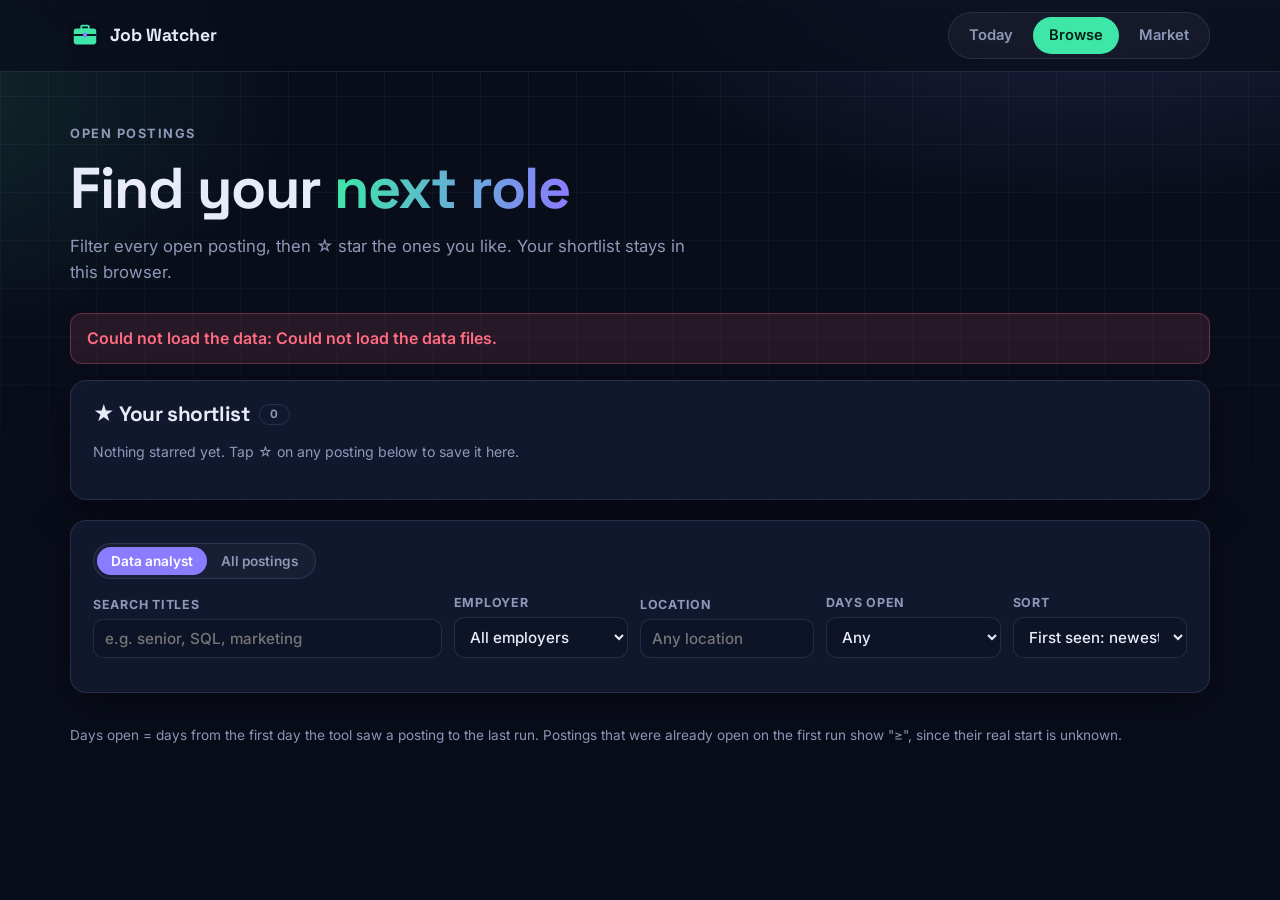
==== browse.html @ c5ab27f0 "Browse page: role switch, employer/location/days-open filters, title search, first-seen sort, apply " ====
<!doctype html>
<html lang="en">
<head>
  <meta charset="utf-8">
  <meta name="viewport" content="width=device-width, initial-scale=1">
  <title>Browse · Job Watcher</title>
  <meta name="description" content="Browse open postings, filter, and keep a shortlist.">
  <meta name="theme-color" content="#090d1a">
  <link rel="manifest" href="manifest.webmanifest">
  <link rel="icon" href="icons/icon.svg" type="image/svg+xml">
  <link rel="apple-touch-icon" href="icons/icon-192.png">
  <link rel="preconnect" href="https://fonts.googleapis.com">
  <link rel="preconnect" href="https://fonts.gstatic.com" crossorigin>
  <link rel="stylesheet" href="https://fonts.googleapis.com/css2?family=Inter:wght@400;500;600;700;800&family=Space+Grotesk:wght@500;700&display=swap">
  <link rel="stylesheet" href="assets/style.css">
</head>
<body>
  <nav class="nav"><div class="nav-inner">
    <a class="brand" href="index.html"><img src="icons/icon.svg" alt=""><span>Job Watcher</span></a>
    <div class="nav-links">
      <a href="index.html">Today</a>
      <a href="browse.html" aria-current="page">Browse</a>
      <a href="market.html">Market</a>
    </div>
  </div></nav>

  <header class="hero">
    <div>
      <span class="eyebrow">Open postings</span>
      <h1>Find your <span class="grad">next role</span></h1>
      <p class="lede">Filter every open posting, then ☆ star the ones you like. Your shortlist stays in this browser.</p>
    </div>
  </header>

  <main>
    <div id="offline" class="banner" hidden>You're offline. Showing the last data this device loaded.</div>
    <div id="error" class="banner" hidden></div>

    <section class="card" id="shortlist-card">
      <h2>★ Your shortlist <span class="tag" id="short-count">0</span></h2>
      <p class="muted small" id="short-empty">Nothing starred yet. Tap ☆ on any posting below to save it here.</p>
      <ul id="shortlist" class="postings"></ul>
    </section>

    <section class="card">
      <div class="toolbar">
        <div class="segmented" role="group" aria-label="Which postings">
          <button type="button" data-scope="role" aria-pressed="true">Data analyst</button>
          <button type="button" data-scope="all" aria-pressed="false">All postings</button>
        </div>
        <span class="muted small" id="result-count"></span>
      </div>
      <div class="controls">
        <label class="field wide">Search titles<input id="q" type="search" placeholder="e.g. senior, SQL, marketing" autocomplete="off"></label>
        <label class="field">Employer<select id="employer"><option value="">All employers</option></select></label>
        <label class="field">Location<input id="location" type="search" list="locations" placeholder="Any location" autocomplete="off"><datalist id="locations"></datalist></label>
        <label class="field">Days open<select id="days">
          <option value="">Any</option>
          <option value="0-1">New (0–1 days)</option>
          <option value="0-7">Up to a week</option>
          <option value="0-30">Up to 30 days</option>
          <option value="31-99999">More than 30 days</option>
        </select></label>
        <label class="field">Sort<select id="sort">
          <option value="new">First seen: newest first</option>
          <option value="old">First seen: oldest first</option>
        </select></label>
      </div>
      <ul id="results" class="postings"></ul>
      <button id="more" class="btn more" type="button" hidden></button>
    </section>
  </main>
  <footer>Days open = days from the first day the tool saw a posting to the last run. Postings that were already open on the first run show "≥", since their real start is unknown.</footer>
  <script src="assets/app.js"></script>
  <script src="assets/browse.js"></script>
</body>
</html>
---- assets/style.css ----
/* Job Watcher: one stylesheet for all three pages. */
:root {
  --bg: #090d1a;
  --bg-2: #0e1427;
  --card: rgba(22, 30, 54, .72);
  --card-solid: #151d36;
  --line: rgba(148, 163, 214, .16);
  --text: #e8ecf8;
  --muted: #8e98b8;
  --accent: #3ee6a8;      /* new postings, "open" */
  --accent-2: #8b7bff;    /* the data-analyst role */
  --down: #ff6b81;        /* removed postings */
  --warn: #ffc857;
  --radius: 16px;
  --shadow: 0 10px 40px rgba(0, 0, 0, .35);
  --font: "Inter", system-ui, -apple-system, "Segoe UI", sans-serif;
  --display: "Space Grotesk", var(--font);
  color-scheme: dark;
}
* { box-sizing: border-box; }
html { -webkit-text-size-adjust: 100%; }
body {
  margin: 0; font-family: var(--font); color: var(--text); background: var(--bg);
  background-image:
    radial-gradient(900px 500px at 85% -10%, rgba(139, 123, 255, .22), transparent 60%),
    radial-gradient(700px 420px at -10% 10%, rgba(62, 230, 168, .14), transparent 60%);
  background-attachment: fixed; line-height: 1.55; min-height: 100vh;
}
body::before {  /* faint grid, like graph paper */
  content: ""; position: fixed; inset: 0; pointer-events: none; z-index: -1;
  background-image: linear-gradient(var(--line) 1px, transparent 1px), linear-gradient(90deg, var(--line) 1px, transparent 1px);
  background-size: 48px 48px; mask-image: linear-gradient(to bottom, rgba(0,0,0,.5), transparent 70%);
}
a { color: var(--accent); text-decoration: none; }
a:hover { text-decoration: underline; }
h1, h2, h3 { font-family: var(--display); letter-spacing: -.02em; line-height: 1.15; }

/* --- navigation -------------------------------------------------------------------------- */
.nav { position: sticky; top: 0; z-index: 20; backdrop-filter: blur(14px); background: rgba(9, 13, 26, .72); border-bottom: 1px solid var(--line); }
.nav-inner { max-width: 1180px; margin: 0 auto; padding: 12px 20px; display: flex; align-items: center; gap: 16px; }
.brand { display: flex; align-items: center; gap: 10px; color: var(--text); font-family: var(--display); font-weight: 700; font-size: 1.1rem; }
.brand:hover { text-decoration: none; }
.brand img { width: 30px; height: 30px; }
.nav-links { margin-left: auto; display: flex; gap: 4px; background: rgba(255,255,255,.04); border: 1px solid var(--line); border-radius: 999px; padding: 4px; }
.nav-links a { color: var(--muted); padding: 7px 16px; border-radius: 999px; font-weight: 600; font-size: .92rem; }
.nav-links a:hover { color: var(--text); text-decoration: none; }
.nav-links a[aria-current="page"] { background: var(--accent); color: #062018; }

/* --- layout ------------------------------------------------------------------------------ */
main, .hero, footer { max-width: 1180px; margin: 0 auto; padding: 0 20px; }
.hero { padding-top: 48px; padding-bottom: 28px; display: grid; grid-template-columns: 1.3fr 1fr; gap: 32px; align-items: end; }
.hero h1 { font-size: clamp(2.2rem, 5vw, 3.6rem); margin: 10px 0 12px; }
.hero h1 .grad { background: linear-gradient(90deg, var(--accent), var(--accent-2)); -webkit-background-clip: text; background-clip: text; color: transparent; }
.eyebrow { display: inline-flex; align-items: center; gap: 8px; font-size: .8rem; font-weight: 700; letter-spacing: .12em; text-transform: uppercase; color: var(--muted); }
.pulse { width: 8px; height: 8px; border-radius: 50%; background: var(--accent); box-shadow: 0 0 0 0 rgba(62,230,168,.6); animation: pulse 2s infinite; }
@keyframes pulse { 70% { box-shadow: 0 0 0 10px rgba(62,230,168,0); } 100% { box-shadow: 0 0 0 0 rgba(62,230,168,0); } }
.lede { color: var(--muted); margin: 0; font-size: 1.05rem; }
.lede strong { color: var(--text); }
.hero-card { background: var(--card); border: 1px solid var(--line); border-radius: var(--radius); padding: 18px 20px; box-shadow: var(--shadow); }
.hero-card .label { font-size: .78rem; color: var(--muted); text-transform: uppercase; letter-spacing: .1em; font-weight: 700; }
.ticker { display: flex; flex-direction: column; gap: 8px; margin-top: 10px; max-height: 168px; overflow: hidden; }
.ticker div { display: flex; gap: 10px; align-items: baseline; font-size: .9rem; white-space: nowrap; overflow: hidden; text-overflow: ellipsis; animation: rise .5s both; }
.ticker b { color: var(--accent); font-family: var(--display); }
@keyframes rise { from { opacity: 0; transform: translateY(8px); } }

.card { background: var(--card); border: 1px solid var(--line); border-radius: var(--radius); padding: 22px; margin: 0 0 20px; box-shadow: var(--shadow); backdrop-filter: blur(8px); min-width: 0; }
.card h2 { margin: 0 0 6px; font-size: 1.3rem; display: flex; align-items: center; gap: 10px; flex-wrap: wrap; }
.grid { display: grid; gap: 20px; }
.grid-2 { grid-template-columns: 1fr 1fr; }
.tiles { display: grid; grid-template-columns: repeat(4, 1fr); gap: 16px; margin-bottom: 20px; }
.tile { background: var(--card); border: 1px solid var(--line); border-radius: var(--radius); padding: 18px 20px; position: relative; overflow: hidden; }
.tile::after { content: ""; position: absolute; inset: auto -30% -60% auto; width: 140px; height: 140px; border-radius: 50%; background: var(--tint, var(--accent)); opacity: .12; filter: blur(10px); }
.tile .label { color: var(--muted); font-size: .8rem; font-weight: 700; text-transform: uppercase; letter-spacing: .08em; }
.tile .value { font-family: var(--display); font-size: 2.3rem; font-weight: 700; margin-top: 4px; }
.tile .sub { color: var(--muted); font-size: .85rem; }

.muted { color: var(--muted); }
.small { font-size: .88rem; }
.tag { font-family: var(--font); font-size: .72rem; font-weight: 700; letter-spacing: .06em; text-transform: uppercase; color: var(--muted); border: 1px solid var(--line); border-radius: 999px; padding: 3px 10px; }
.pill { display: inline-block; font-size: .72rem; font-weight: 700; border-radius: 999px; padding: 2px 9px; white-space: nowrap; }
.pill.role { background: rgba(139,123,255,.18); color: #b9afff; }
.pill.ok { background: rgba(62,230,168,.15); color: var(--accent); }
.pill.bad { background: rgba(255,107,129,.15); color: var(--down); }
.pill.ats { background: rgba(255,255,255,.06); color: var(--muted); }
.up { color: var(--accent); }
.down { color: var(--down); }

/* --- tables ------------------------------------------------------------------------------ */
.table-wrap { overflow-x: auto; -webkit-overflow-scrolling: touch; }
table { width: 100%; border-collapse: collapse; font-size: .92rem; }
th, td { text-align: left; padding: 9px 10px; border-bottom: 1px solid var(--line); vertical-align: top; }
th { color: var(--muted); font-size: .76rem; text-transform: uppercase; letter-spacing: .07em; font-weight: 700; }
td.num, th.num { text-align: right; font-variant-numeric: tabular-nums; }
tbody tr:hover { background: rgba(255,255,255,.025); }

/* --- posting lists ----------------------------------------------------------------------- */
.segmented { display: inline-flex; border: 1px solid var(--line); border-radius: 999px; padding: 3px; background: rgba(255,255,255,.03); }
.segmented button { border: 0; background: transparent; color: var(--muted); padding: 6px 14px; border-radius: 999px; font: 600 .85rem var(--font); cursor: pointer; }
.segmented button[aria-pressed="true"] { background: var(--accent-2); color: #fff; }
.postings { list-style: none; margin: 12px 0 0; padding: 0; display: grid; gap: 10px; }
.posting { display: grid; grid-template-columns: auto 1fr auto; gap: 12px; align-items: center; padding: 12px 14px; border: 1px solid var(--line); border-radius: 12px; background: rgba(255,255,255,.02); transition: border-color .15s, transform .15s; }
.posting:hover { border-color: rgba(62,230,168,.4); transform: translateY(-1px); }
.posting .logo { width: 38px; height: 38px; border-radius: 10px; display: grid; place-items: center; font: 700 .95rem var(--display); color: #fff; }
.posting .title { font-weight: 600; color: var(--text); overflow-wrap: anywhere; }
.posting .meta { color: var(--muted); font-size: .84rem; display: flex; flex-wrap: wrap; gap: 4px 12px; margin-top: 2px; }
.posting .actions { display: flex; gap: 8px; align-items: center; }
.posting.removed .title { color: var(--muted); text-decoration: line-through; text-decoration-color: rgba(255,107,129,.6); }
.btn { display: inline-flex; align-items: center; gap: 6px; border: 1px solid var(--line); background: rgba(255,255,255,.04); color: var(--text); border-radius: 10px; padding: 7px 12px; font: 600 .85rem var(--font); cursor: pointer; white-space: nowrap; }
.btn:hover { border-color: var(--accent); text-decoration: none; }
.btn.primary { background: var(--accent); color: #062018; border-color: transparent; }
.btn.primary:hover { filter: brightness(1.08); }
.star { background: none; border: 0; cursor: pointer; font-size: 1.3rem; line-height: 1; color: var(--muted); padding: 4px; }
.star[aria-pressed="true"] { color: var(--warn); text-shadow: 0 0 12px rgba(255,200,87,.5); }
.more { margin-top: 14px; }

/* --- browse controls --------------------------------------------------------------------- */
.controls { display: grid; grid-template-columns: 2fr 1fr 1fr 1fr 1fr; gap: 12px; align-items: end; }
label.field { display: grid; gap: 5px; font-size: .78rem; font-weight: 700; color: var(--muted); text-transform: uppercase; letter-spacing: .06em; }
input, select { width: 100%; background: var(--bg-2); color: var(--text); border: 1px solid var(--line); border-radius: 10px; padding: 9px 11px; font: 500 .95rem var(--font); }
input:focus, select:focus, button:focus-visible { outline: 2px solid var(--accent); outline-offset: 1px; }
.toolbar { display: flex; justify-content: space-between; align-items: center; gap: 12px; flex-wrap: wrap; margin-bottom: 14px; }

/* --- market ------------------------------------------------------------------------------ */
.finding .kicker { color: var(--accent-2); font-weight: 800; font-size: .75rem; letter-spacing: .12em; text-transform: uppercase; }
.finding h2 { font-size: 1.45rem; margin: 6px 0 8px; }
.finding .how { font-size: .84rem; color: var(--muted); border-left: 3px solid var(--accent-2); padding: 4px 0 4px 12px; margin: 10px 0 14px; }
.chart-box { position: relative; height: 320px; }
.chart-box.tall { height: 440px; }
.big-number { font-family: var(--display); font-size: 3rem; font-weight: 700; color: var(--accent); }

/* --- banners & footer -------------------------------------------------------------------- */
.banner { border-radius: 12px; padding: 12px 16px; margin: 0 0 16px; font-weight: 600; }
#offline { background: rgba(255,200,87,.12); color: var(--warn); border: 1px solid rgba(255,200,87,.3); }
#error { background: rgba(255,107,129,.12); color: var(--down); border: 1px solid rgba(255,107,129,.3); }
footer { color: var(--muted); font-size: .85rem; padding-top: 12px; padding-bottom: 40px; }
[hidden] { display: none !important; }

@media (max-width: 900px) {
  .hero { grid-template-columns: 1fr; padding-top: 32px; }
  .grid-2 { grid-template-columns: 1fr; }
  .tiles { grid-template-columns: repeat(2, 1fr); }
  .controls { grid-template-columns: 1fr 1fr; }
  .controls .wide { grid-column: 1 / -1; }
}
@media (max-width: 560px) {
  main, .hero, footer, .nav-inner { padding-left: 16px; padding-right: 16px; }
  .brand span { display: none; }
  .nav-links { margin-left: auto; }
  .nav-links a { padding: 7px 12px; }
  .tile .value { font-size: 1.8rem; }
  .card { padding: 16px; }
  .posting { grid-template-columns: auto 1fr; }
  .posting .actions { grid-column: 1 / -1; justify-content: flex-end; }
  .chart-box { height: 280px; }
}
@media (prefers-reduced-motion: reduce) { *, *::before { animation: none !important; transition: none !important; } }
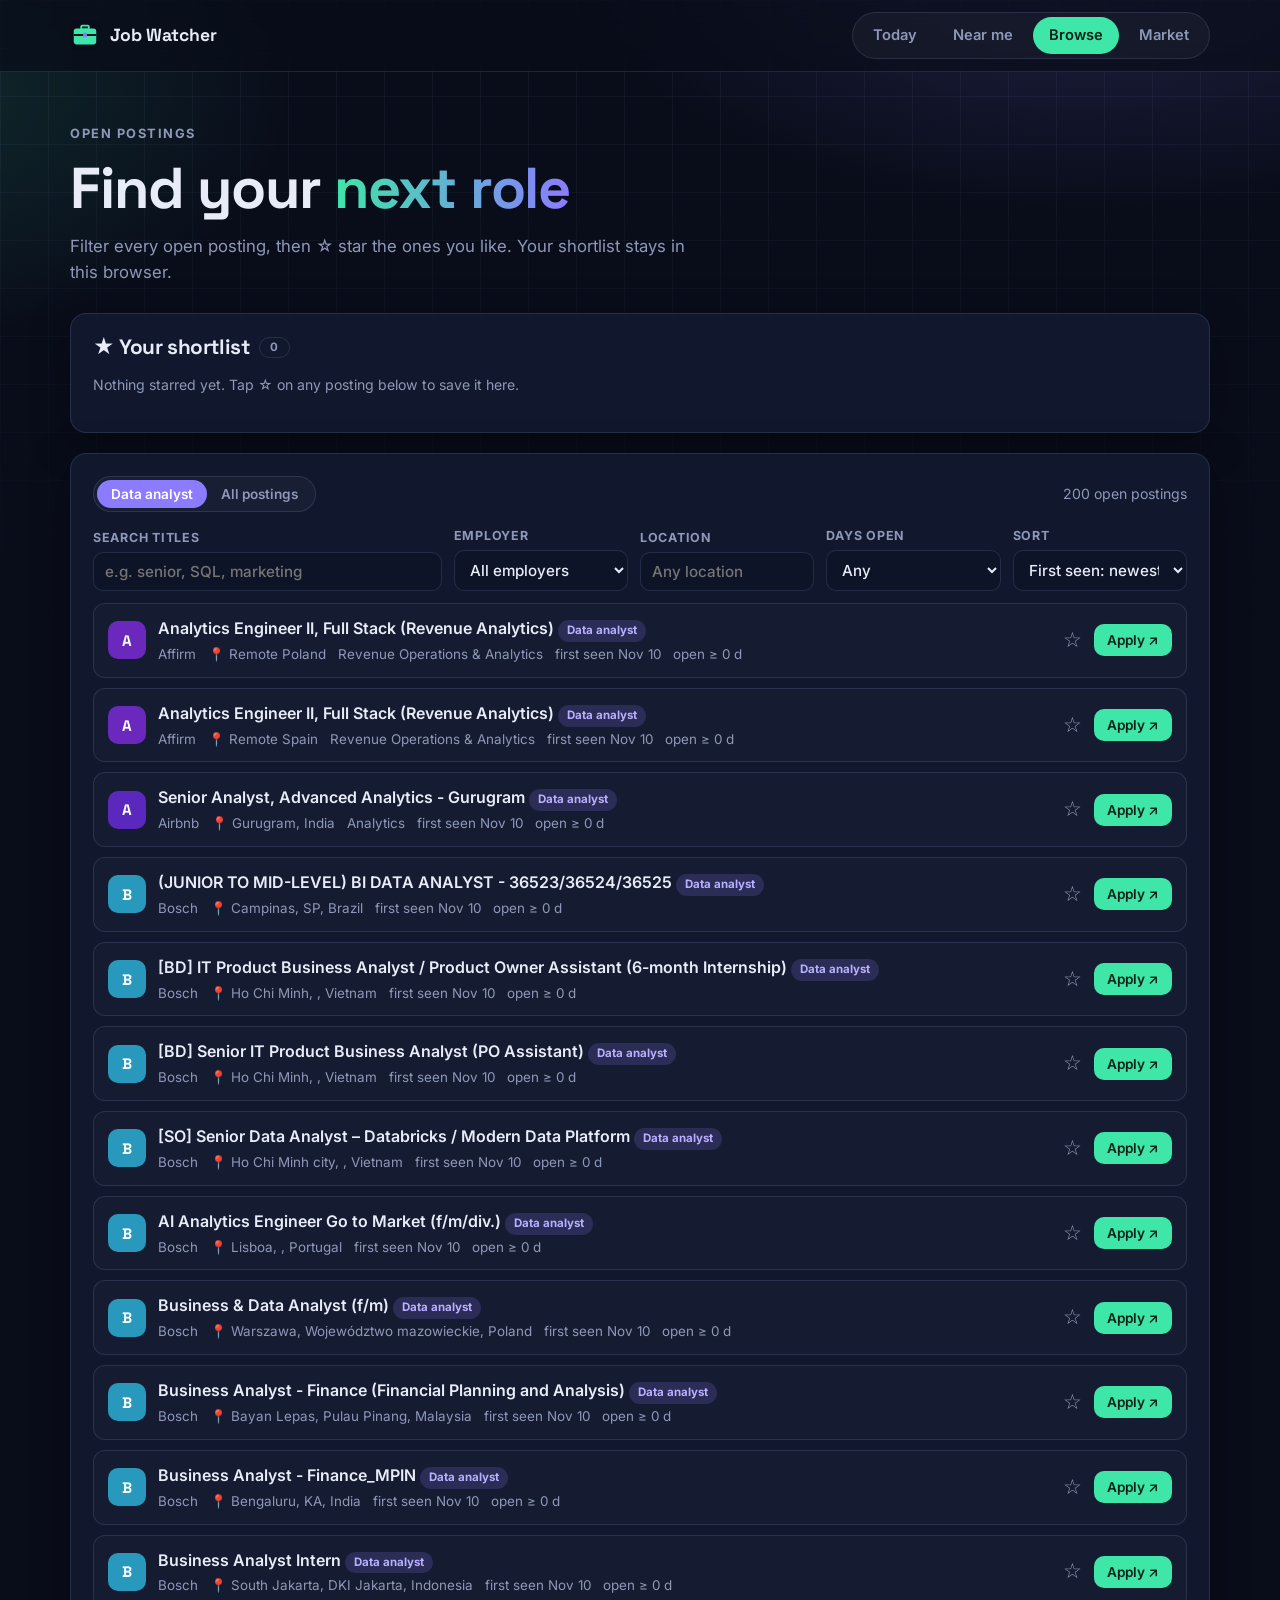
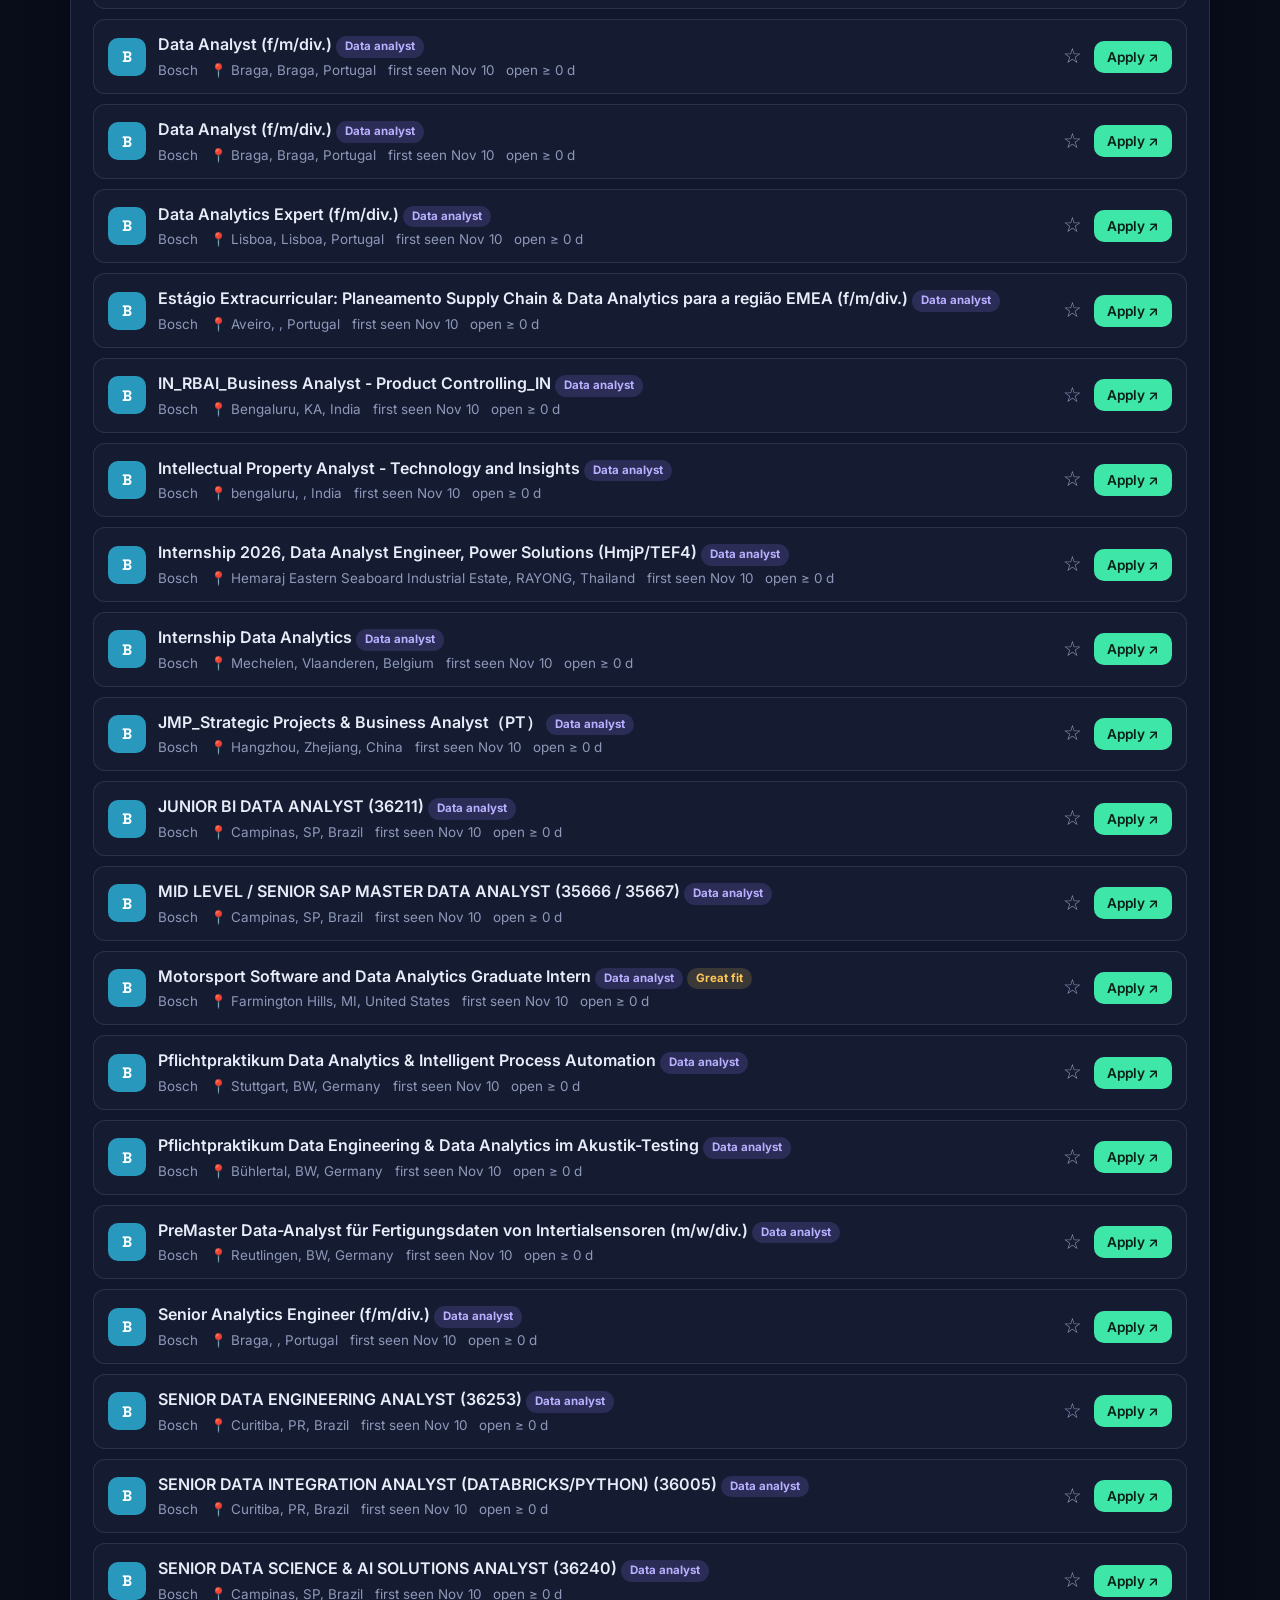
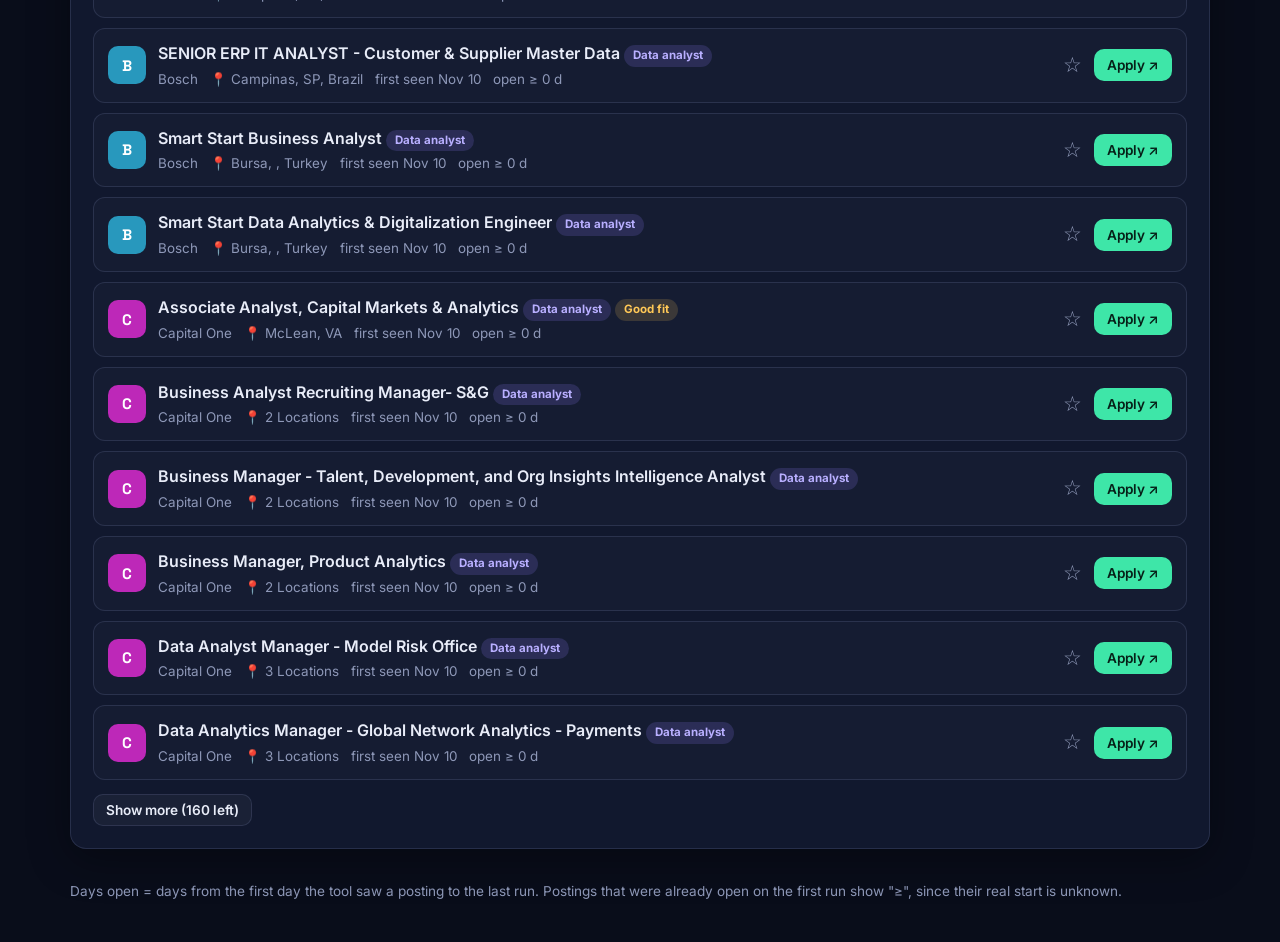
==== commit 70a7c9c3: "Personal fit: rank postings by my resume (skills, level, location); Picked for you on Today, fit sor" ====
--- a/browse.html
+++ b/browse.html
@@ -19,6 +19,7 @@
     <a class="brand" href="index.html"><img src="icons/icon.svg" alt=""><span>Job Watcher</span></a>
     <div class="nav-links">
       <a href="index.html">Today</a>
+      <a href="near.html">Near me</a>
       <a href="browse.html" aria-current="page">Browse</a>
       <a href="market.html">Market</a>
     </div>
@@ -64,6 +65,7 @@
         <label class="field">Sort<select id="sort">
           <option value="new">First seen: newest first</option>
           <option value="old">First seen: oldest first</option>
+          <option value="fit">Best fit for my resume</option>
         </select></label>
       </div>
       <ul id="results" class="postings"></ul>
@@ -71,6 +73,7 @@
     </section>
   </main>
   <footer>Days open = days from the first day the tool saw a posting to the last run. Postings that were already open on the first run show "≥", since their real start is unknown.</footer>
+  <script src="assets/profile.js"></script>
   <script src="assets/app.js"></script>
   <script src="assets/browse.js"></script>
 </body>
--- a/assets/style.css
+++ b/assets/style.css
@@ -154,3 +154,30 @@
   .chart-box { height: 280px; }
 }
 @media (prefers-reduced-motion: reduce) { *, *::before { animation: none !important; transition: none !important; } }
+
+/* --- personal profile and the Near me page ------------------------------------------------ */
+.pill.fit { background: rgba(255,200,87,.16); color: var(--warn); }
+.pill.dist { background: rgba(62,230,168,.10); color: var(--accent); font-weight: 600; }
+.posting .note { color: var(--muted); font-size: .8rem; margin-top: 2px; }
+.chips { display: flex; flex-wrap: wrap; gap: 6px; margin: 10px 0; }
+.chip { font-size: .76rem; font-weight: 600; padding: 3px 10px; border-radius: 999px; background: rgba(139,123,255,.14); color: #c4bbff; border: 1px solid rgba(139,123,255,.25); }
+.profile-name { font-family: var(--display); font-size: 1.35rem; font-weight: 700; margin-top: 6px; }
+.profile-links { display: flex; gap: 8px; flex-wrap: wrap; }
+.near-controls { grid-template-columns: 2fr 1fr 1.4fr auto auto; margin-bottom: 14px; }
+label.field.check { display: flex; align-items: center; gap: 8px; text-transform: none; letter-spacing: 0; font-size: .9rem; color: var(--text); padding-bottom: 10px; }
+label.field.check input { width: auto; accent-color: var(--accent); }
+label.field.inline { display: flex; align-items: center; gap: 8px; }
+label.field.inline select { width: auto; }
+.near-tiles { margin: 6px 0 16px; }
+.tile .value.small-value { font-size: 1.35rem; line-height: 1.25; margin-top: 8px; overflow-wrap: anywhere; }
+.map { height: 460px; border-radius: 12px; border: 1px solid var(--line); background: var(--bg-2); z-index: 0; }
+.leaflet-container { font-family: var(--font); background: #0b1020; }
+.map-tiles { filter: invert(1) hue-rotate(200deg) brightness(.8) contrast(.9) saturate(.6); }
+.leaflet-popup-content-wrapper, .leaflet-popup-tip { background: var(--card-solid); color: var(--text); border: 1px solid var(--line); }
+.leaflet-popup-content { font-size: .85rem; line-height: 1.5; max-width: 300px; }
+.leaflet-popup-content a { color: var(--accent); }
+.leaflet-container .leaflet-control-attribution { background: rgba(9,13,26,.7); color: var(--muted); }
+.leaflet-container .leaflet-control-attribution a { color: var(--muted); }
+.picked-head { display: flex; align-items: center; justify-content: space-between; gap: 12px; flex-wrap: wrap; }
+@media (max-width: 900px) { .near-controls { grid-template-columns: 1fr 1fr; } .map { height: 360px; } }
+@media (max-width: 560px) { .nav-links a { padding: 7px 9px; font-size: .85rem; } .map { height: 300px; } }
